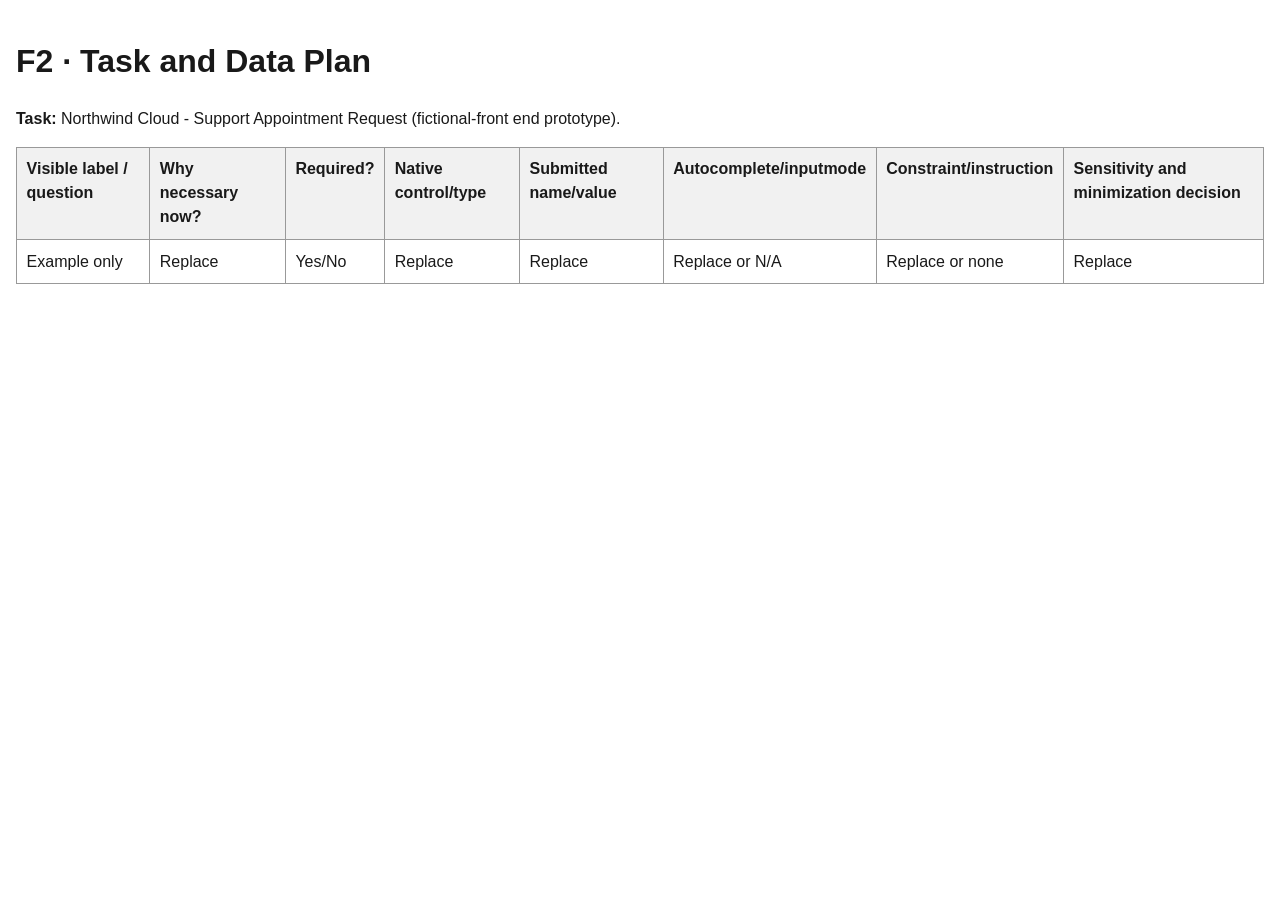
==== field-inventory-template.html @ 619dbe93 "F2 - Changing task title" ====
<!doctype html>
<html lang="en">
    <head>
        <meta charset="utf-8">
        <meta name="viewport" content="width=device-width,initial-scale=1">
        <title>Field Inventory</title>
        <style>
        body{
            font-family:Arial,sans-serif;
            line-height:1.5;
            max-width:80rem;
            margin:auto;
            padding:1rem;
            color:#191919;
        }
        table{
            width:100%;
            border-collapse:collapse;
        }
        th,td{
            padding:.6rem;
            border:1px solid #999;
            text-align:left;
            vertical-align:top;
        }
        th{
            background:#f1f1f1;
        }
        </style>
        </head>
        <body>
            <h1>F2 · Task and Data Plan</h1>
            <p><strong>Task:</strong> Northwind Cloud - Support Appointment Request (fictional-front end prototype).</p>
            <table>
                <thead>
                    <tr>
                        <th>Visible label / question</th>
                        <th>Why necessary now?</th>
                        <th>Required?</th>
                        <th>Native control/type</th>
                        <th>Submitted name/value</th>
                        <th>Autocomplete/inputmode</th>
                        <th>Constraint/instruction</th>
                        <th>Sensitivity and minimization decision</th>
                    </tr>
                </thead>
                <tbody>
                    <tr>
                        <td>Example only</td>
                        <td>Replace</td>
                        <td>Yes/No</td>
                        <td>Replace</td>
                        <td>Replace</td>
                        <td>Replace or N/A</td>
                        <td>Replace or none</td>
                        <td>Replace</td>
                    </tr>
                </tbody>
            </table>
        </body>
        </html>
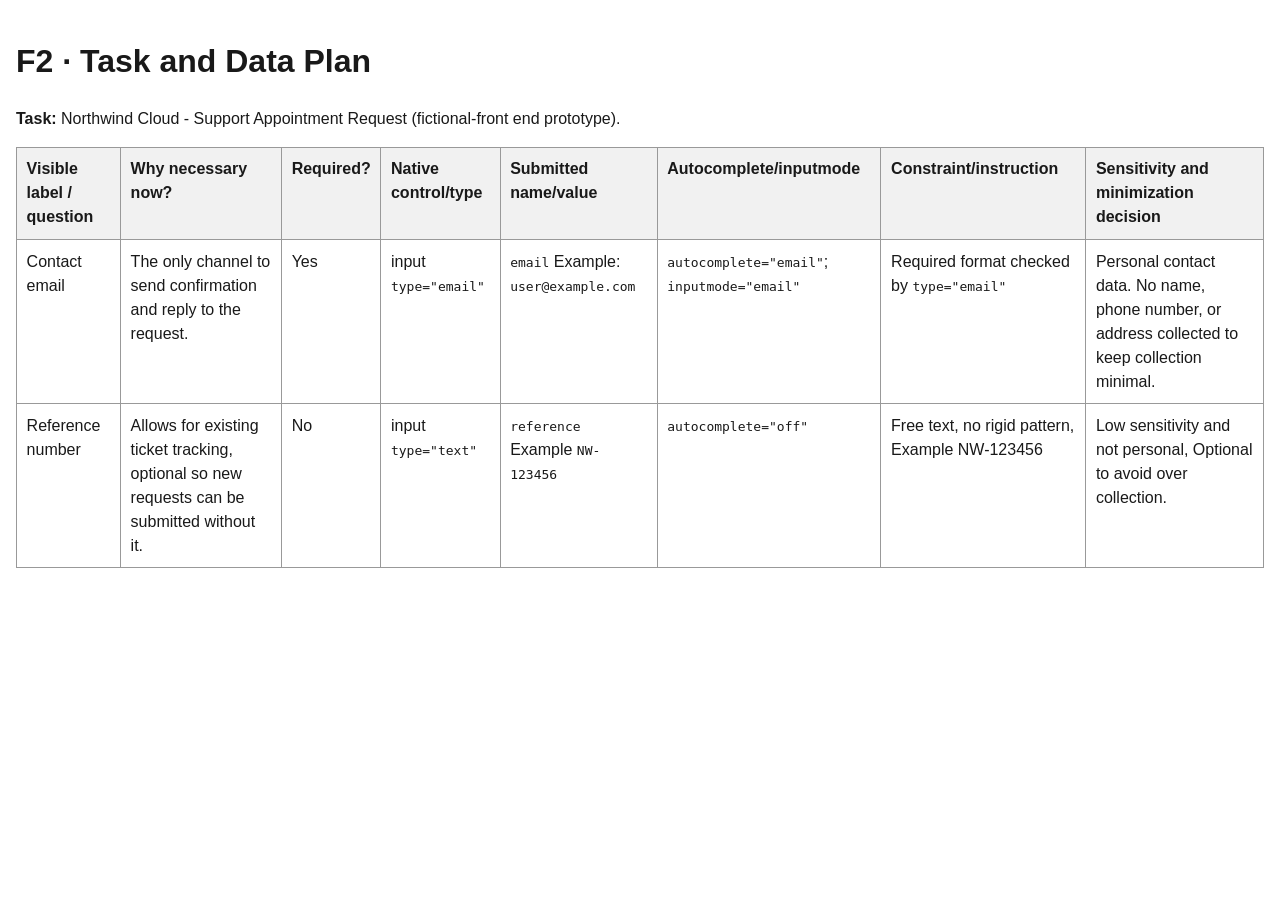
==== commit 9969ca8d: "F2 - Adding requester contact fields" ====
--- a/field-inventory-template.html
+++ b/field-inventory-template.html
@@ -44,16 +44,27 @@
                         <th>Sensitivity and minimization decision</th>
                     </tr>
                 </thead>
+                
                 <tbody>
                     <tr>
-                        <td>Example only</td>
-                        <td>Replace</td>
-                        <td>Yes/No</td>
-                        <td>Replace</td>
-                        <td>Replace</td>
-                        <td>Replace or N/A</td>
-                        <td>Replace or none</td>
-                        <td>Replace</td>
+                        <td>Contact email</td>
+                        <td>The only channel to send confirmation and reply to the request. </td>
+                        <td>Yes</td>
+                        <td>input <code>type="email"</code></td>
+                        <td><code>email</code> Example: <code>user@example.com</code></td>
+                        <td><code>autocomplete="email"</code>; <code>inputmode="email"</code></td>
+                        <td>Required format checked by <code>type="email"</code></td>
+                        <td>Personal contact data. No name, phone number, or address collected to keep collection minimal.</td>
+                    </tr>
+                    <tr>
+                        <td>Reference number</td>
+                        <td>Allows for existing ticket tracking, optional so new requests can be submitted without it.</td>
+                        <td>No</td>
+                        <td>input <code>type="text"</code></td>
+                        <td><code>reference</code> Example <code>NW-123456</code></td>
+                        <td><code>autocomplete="off"</code></td>
+                        <td>Free text, no rigid pattern, Example NW-123456</td>
+                        <td>Low sensitivity and not personal, Optional to avoid over collection.</td>
                     </tr>
                 </tbody>
             </table>
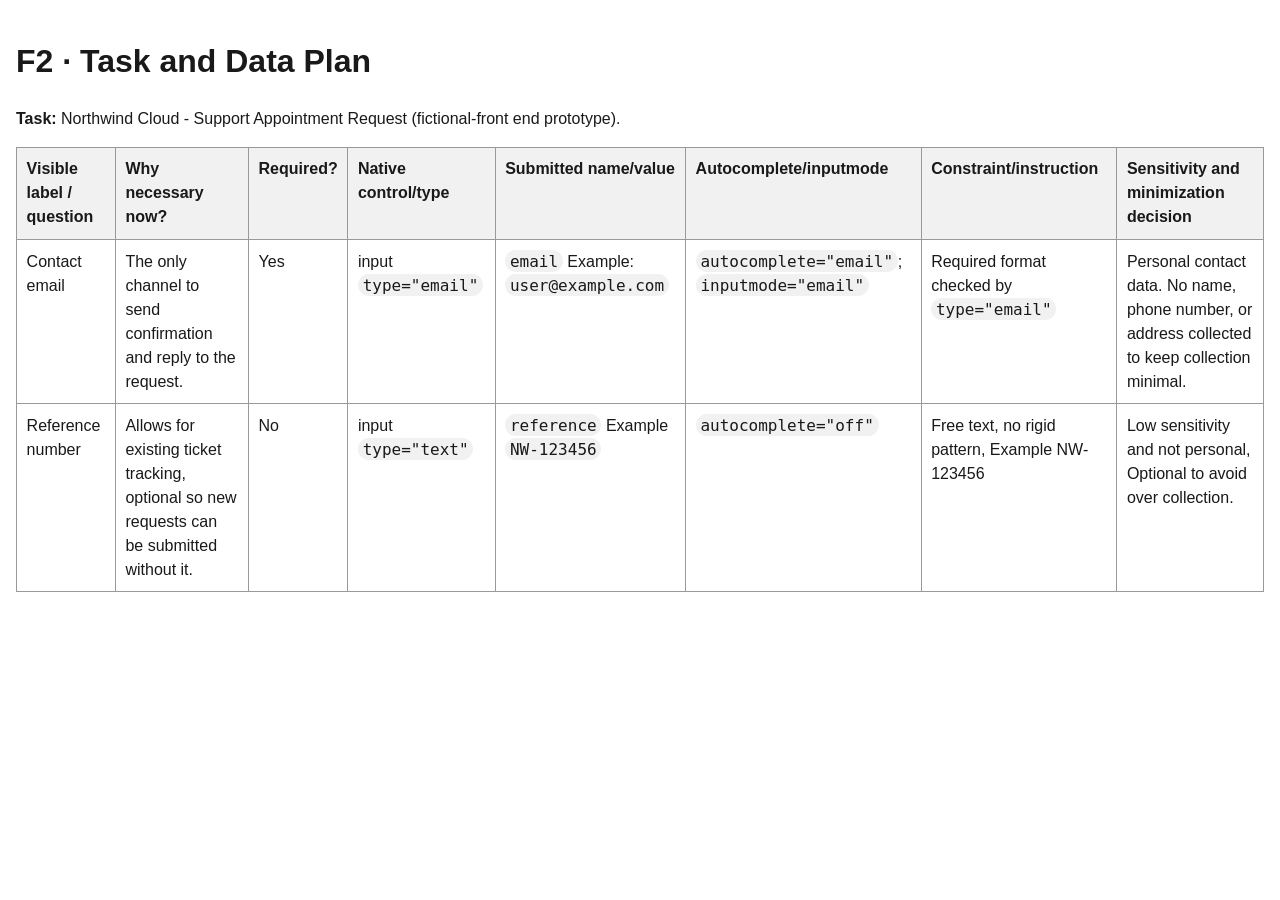
==== commit 82250e68: "F2 - Styled the code tokens with monospace" ====
--- a/field-inventory-template.html
+++ b/field-inventory-template.html
@@ -26,6 +26,14 @@
         th{
             background:#f1f1f1;
         }
+
+        code {
+            font-family: Consolas, Menlo, monospace;
+            background: #f1f1f1;
+            padding: 0.1rem 0.3rem;
+            border-radius: 0.95rem;
+        }
+
         </style>
         </head>
         <body>
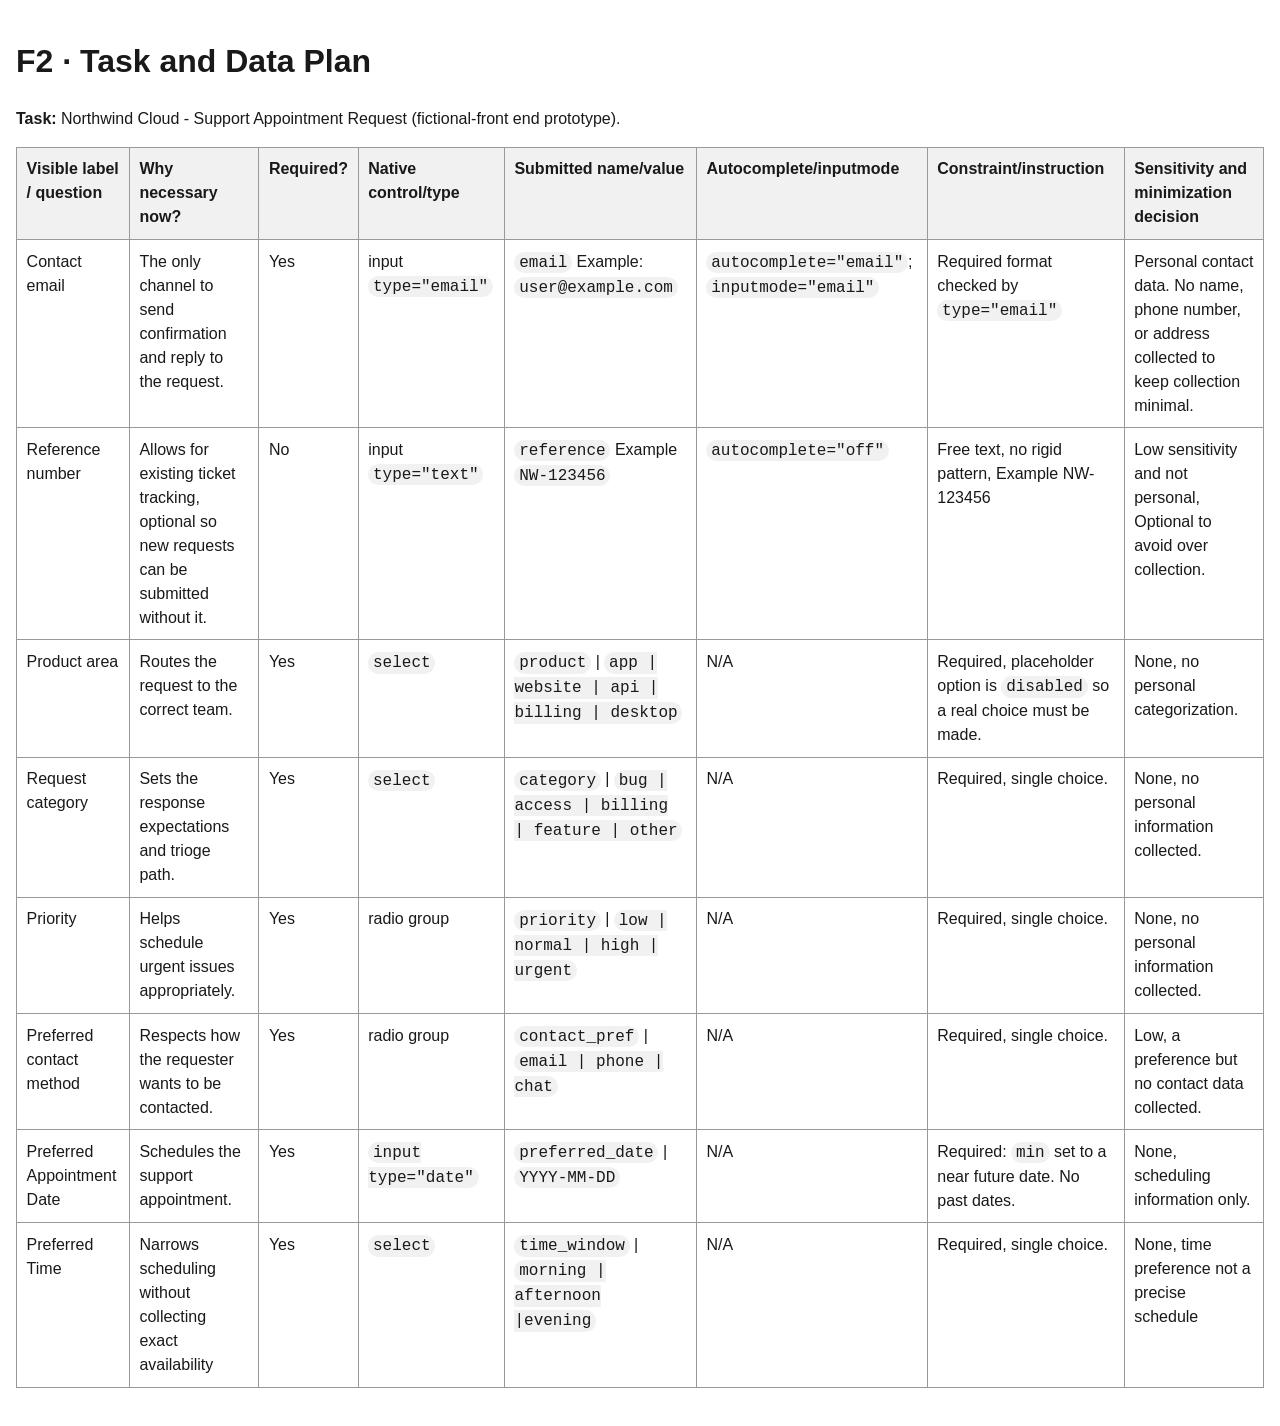
==== commit db574bad: "F2 - Added Product area, Request category, Priorirty, Preferred contact method, Preferred appointmen" ====
--- a/field-inventory-template.html
+++ b/field-inventory-template.html
@@ -74,6 +74,72 @@
                         <td>Free text, no rigid pattern, Example NW-123456</td>
                         <td>Low sensitivity and not personal, Optional to avoid over collection.</td>
                     </tr>
+
+                    <tr>
+                        <td>Product area</td>
+                        <td>Routes the request to the correct team.</td>
+                        <td>Yes</td>
+                        <td><code>select</code></td>
+                        <td><code>product</code> | <code>app | website | api | billing | desktop </code></td>
+                        <td>N/A</td>
+                        <td>Required, placeholder option is <code>disabled</code> so a real choice must be made. </td>
+                        <td>None, no personal categorization.</td>
+                    </tr>
+
+                    <tr>
+                        <td>Request category</td>
+                        <td>Sets the response expectations and trioge path.</td>
+                        <td>Yes</td>
+                        <td><code>select</code></td>
+                        <td><code>category</code> | <code>bug | access | billing | feature | other</code></td>
+                        <td>N/A</td>
+                        <td>Required, single choice.</td>
+                        <td>None, no personal information collected.</td>
+                    </tr>
+
+                    <tr>
+                        <td>Priority</td>
+                        <td>Helps schedule urgent issues appropriately.</td>
+                        <td>Yes</td>
+                        <td>radio group</td>
+                        <td><code>priority</code> | <code>low | normal | high | urgent</code></td>
+                        <td>N/A</td>
+                        <td>Required, single choice.</td>
+                        <td>None, no personal information collected.</td>
+                    </tr>
+
+                    <tr>
+                        <td>Preferred contact method</td>
+                        <td>Respects how the requester wants to be contacted.</td>
+                        <td>Yes</td>
+                        <td>radio group</td>
+                        <td><code>contact_pref</code> | <code>email | phone | chat</code></td>
+                        <td>N/A</td>
+                        <td>Required, single choice.</td>
+                        <td>Low, a preference but no contact data collected.</td>
+                    </tr>
+
+                    <tr>
+                        <td>Preferred Appointment Date</td>
+                        <td>Schedules the support appointment.</td>
+                        <td>Yes</td>
+                        <td><code>input type="date"</code></td>
+                        <td><code>preferred_date</code> | <code>YYYY-MM-DD</code></td>
+                        <td>N/A</td>
+                        <td>Required: <code>min</code> set to a near future date. No past dates.</td>
+                        <td>None, scheduling information only.</td>
+                    </tr>
+
+                    <tr>
+                        <td>Preferred Time</td>
+                        <td>Narrows scheduling without collecting exact availability</td>
+                        <td>Yes</td>
+                        <td><code>select</code></td>
+                        <td><code>time_window</code> | <code>morning | afternoon |evening</code></td>
+                        <td>N/A</td>
+                        <td>Required, single choice.</td>
+                        <td>None, time preference not a precise schedule </td>
+                    </tr>
                 </tbody>
             </table>
         </body>
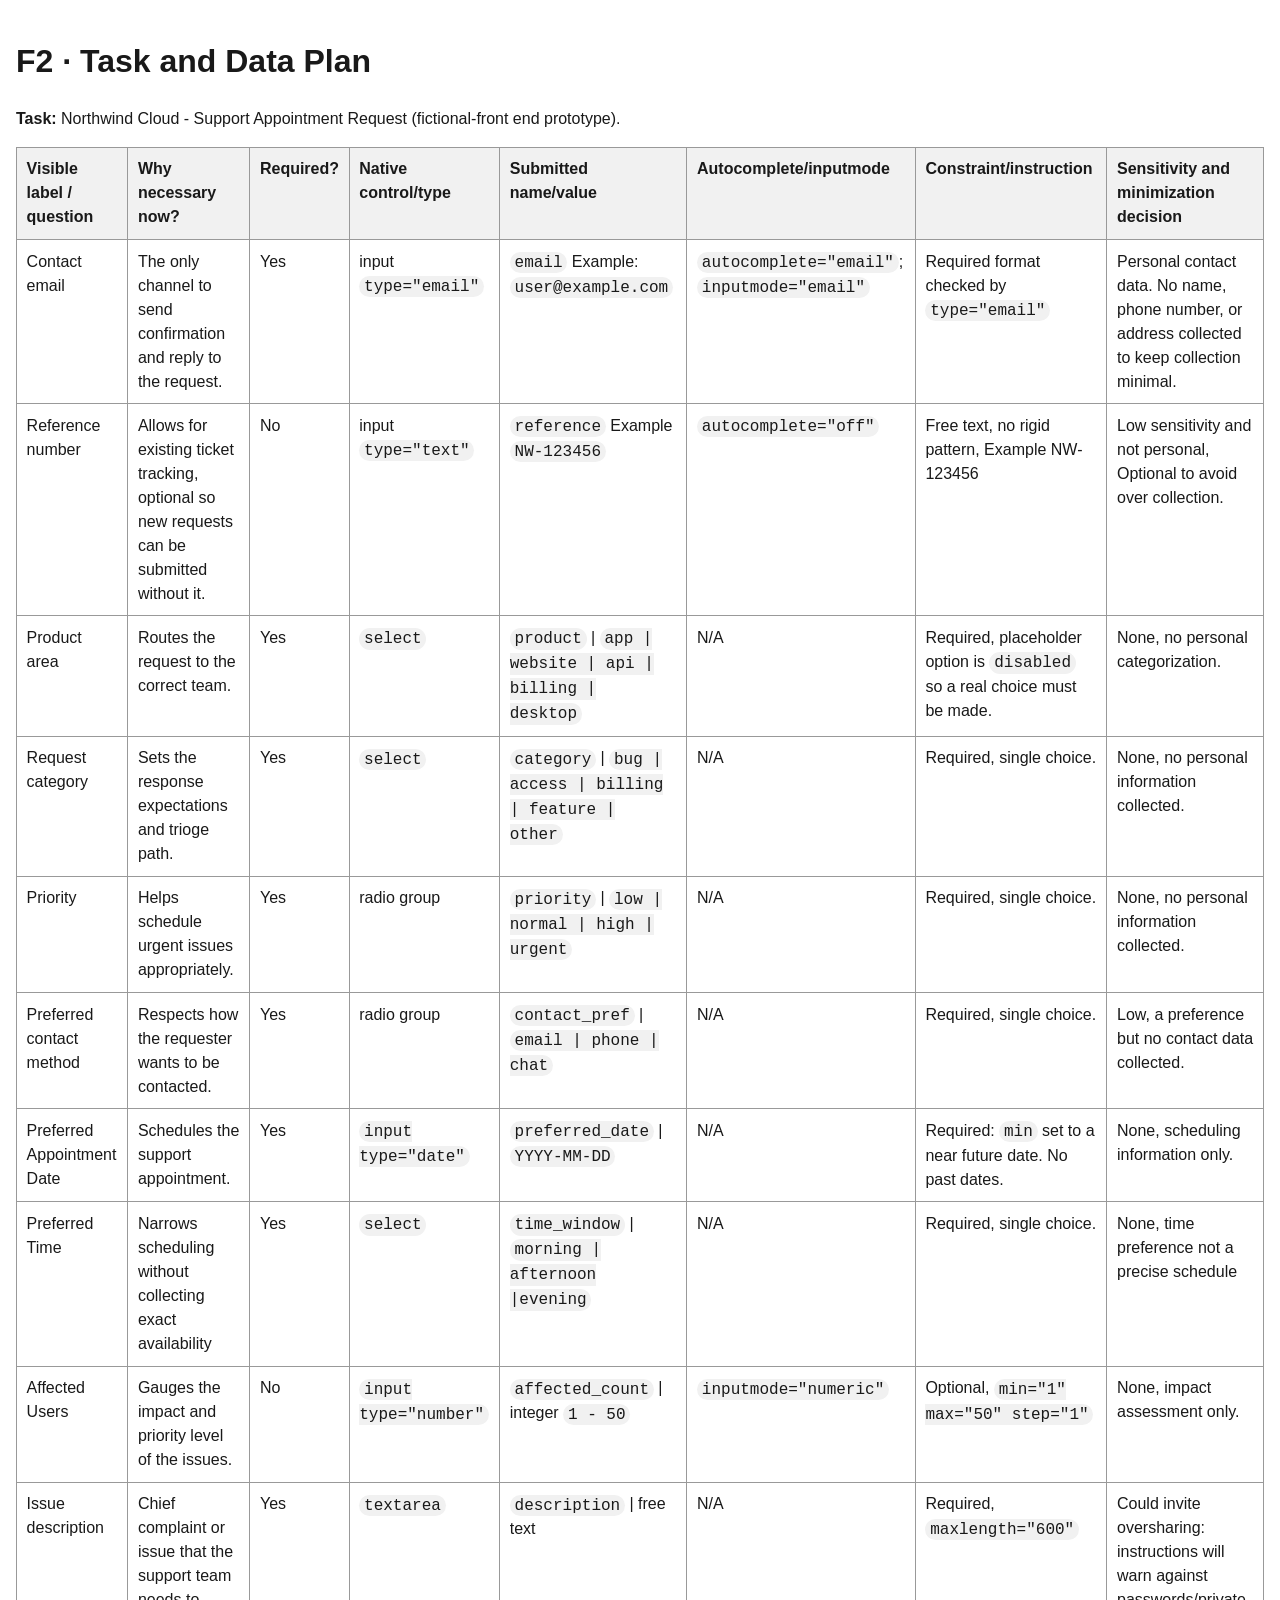
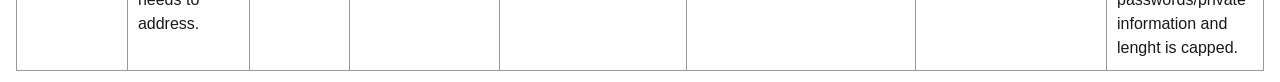
==== commit aa405b00: "F2 - Added Affected Users and issue description fields" ====
--- a/field-inventory-template.html
+++ b/field-inventory-template.html
@@ -140,6 +140,29 @@
                         <td>Required, single choice.</td>
                         <td>None, time preference not a precise schedule </td>
                     </tr>
+
+                    <tr>
+                        <td>Affected Users</td>
+                        <td>Gauges the impact and priority level of the issues.</td>
+                        <td>No</td>
+                        <td><code>input type="number"</code></td>
+                        <td><code>affected_count</code> | integer <code>1 - 50</code></td>
+                        <td><code>inputmode="numeric"</code></td>
+                        <td>Optional, <code>min="1" max="50" step="1"</code></td>
+                        <td>None, impact assessment only.</td>
+                    </tr>
+
+                    <tr>
+                        <td>Issue description</td>
+                        <td>Chief complaint or issue that the support team needs to address.</td>
+                        <td>Yes</td>
+                        <td><code>textarea</code></td>
+                        <td><code>description</code> | free text</td>
+                        <td>N/A</td>
+                        <td>Required, <code>maxlength="600"</code></td>
+                        <td>Could invite oversharing: instructions will warn against 
+                            passwords/private information and lenght is capped.</td>
+                    </tr>
                 </tbody>
             </table>
         </body>
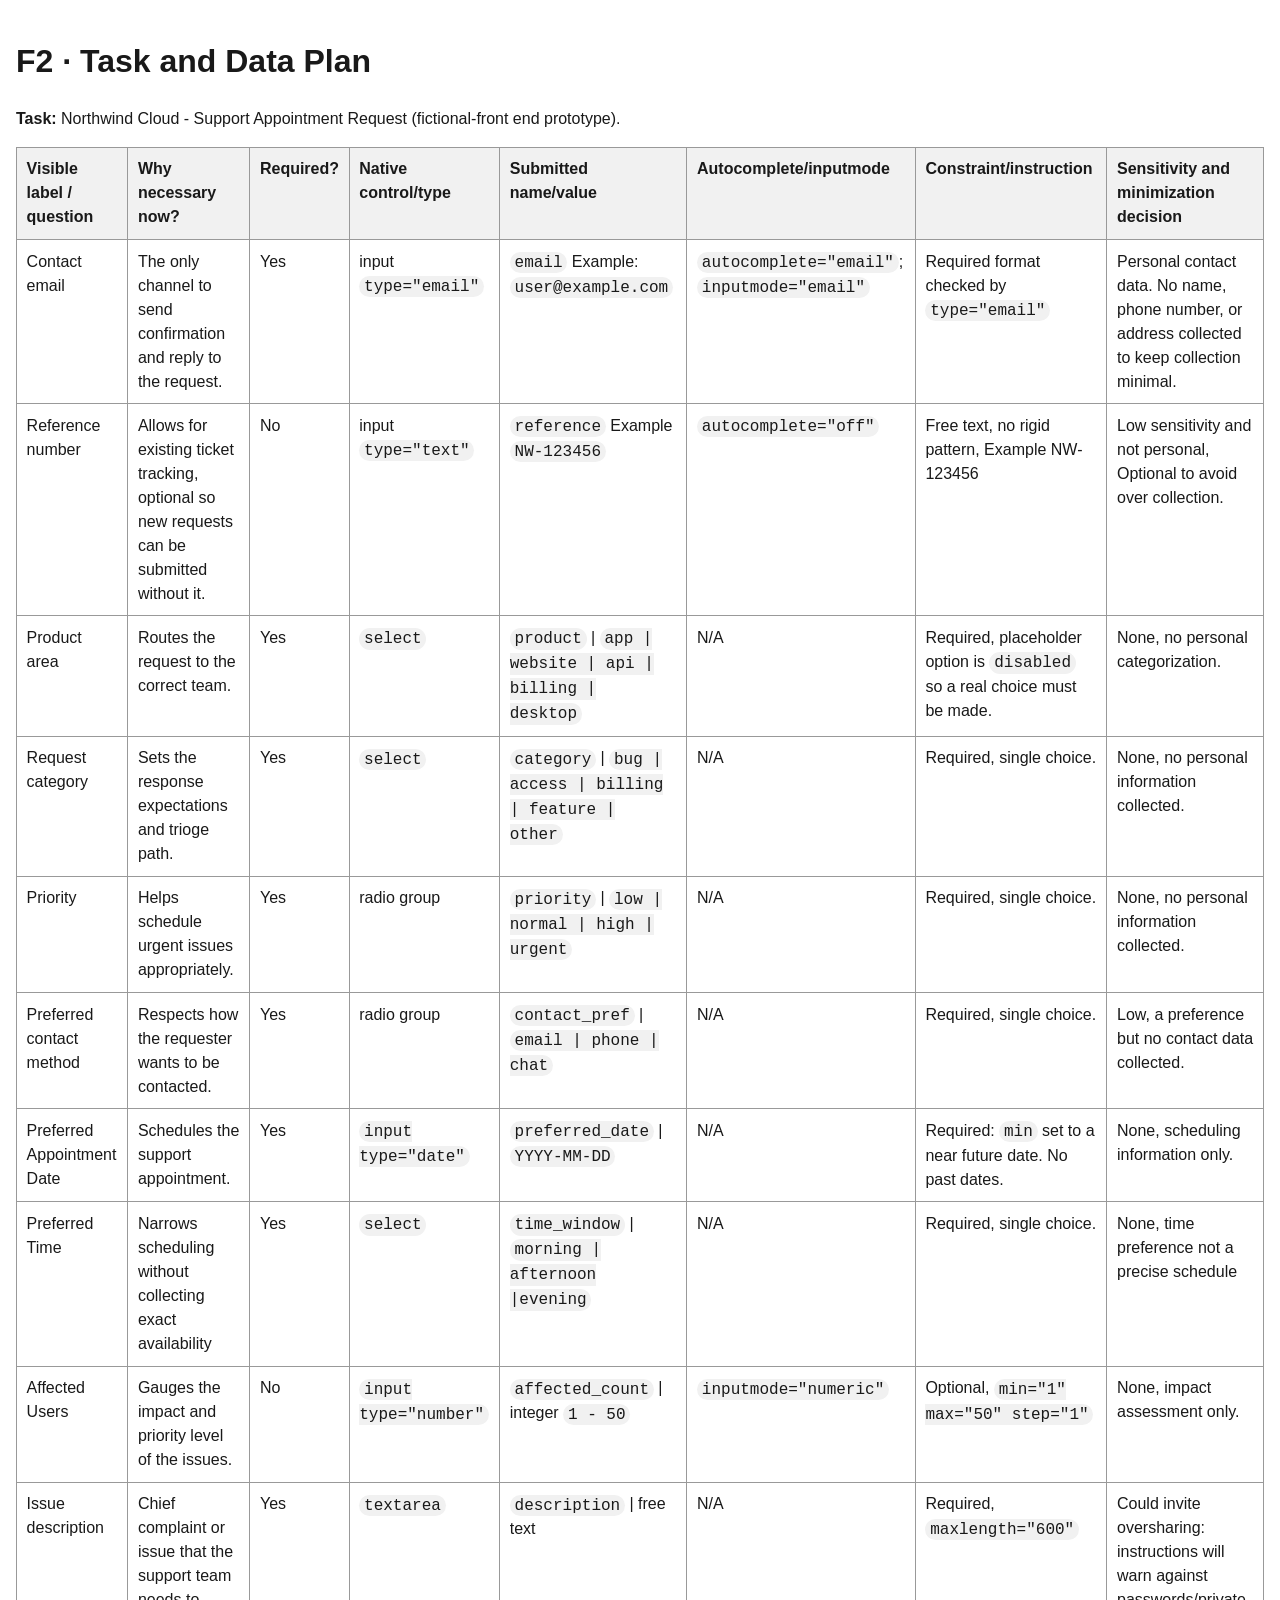
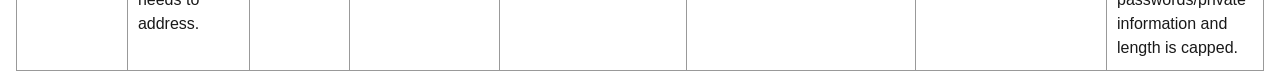
==== commit c2c47803: "Fixing typo in the Issue description field" ====
--- a/field-inventory-template.html
+++ b/field-inventory-template.html
@@ -161,7 +161,7 @@
                         <td>N/A</td>
                         <td>Required, <code>maxlength="600"</code></td>
                         <td>Could invite oversharing: instructions will warn against 
-                            passwords/private information and lenght is capped.</td>
+                            passwords/private information and length is capped.</td>
                     </tr>
                 </tbody>
             </table>
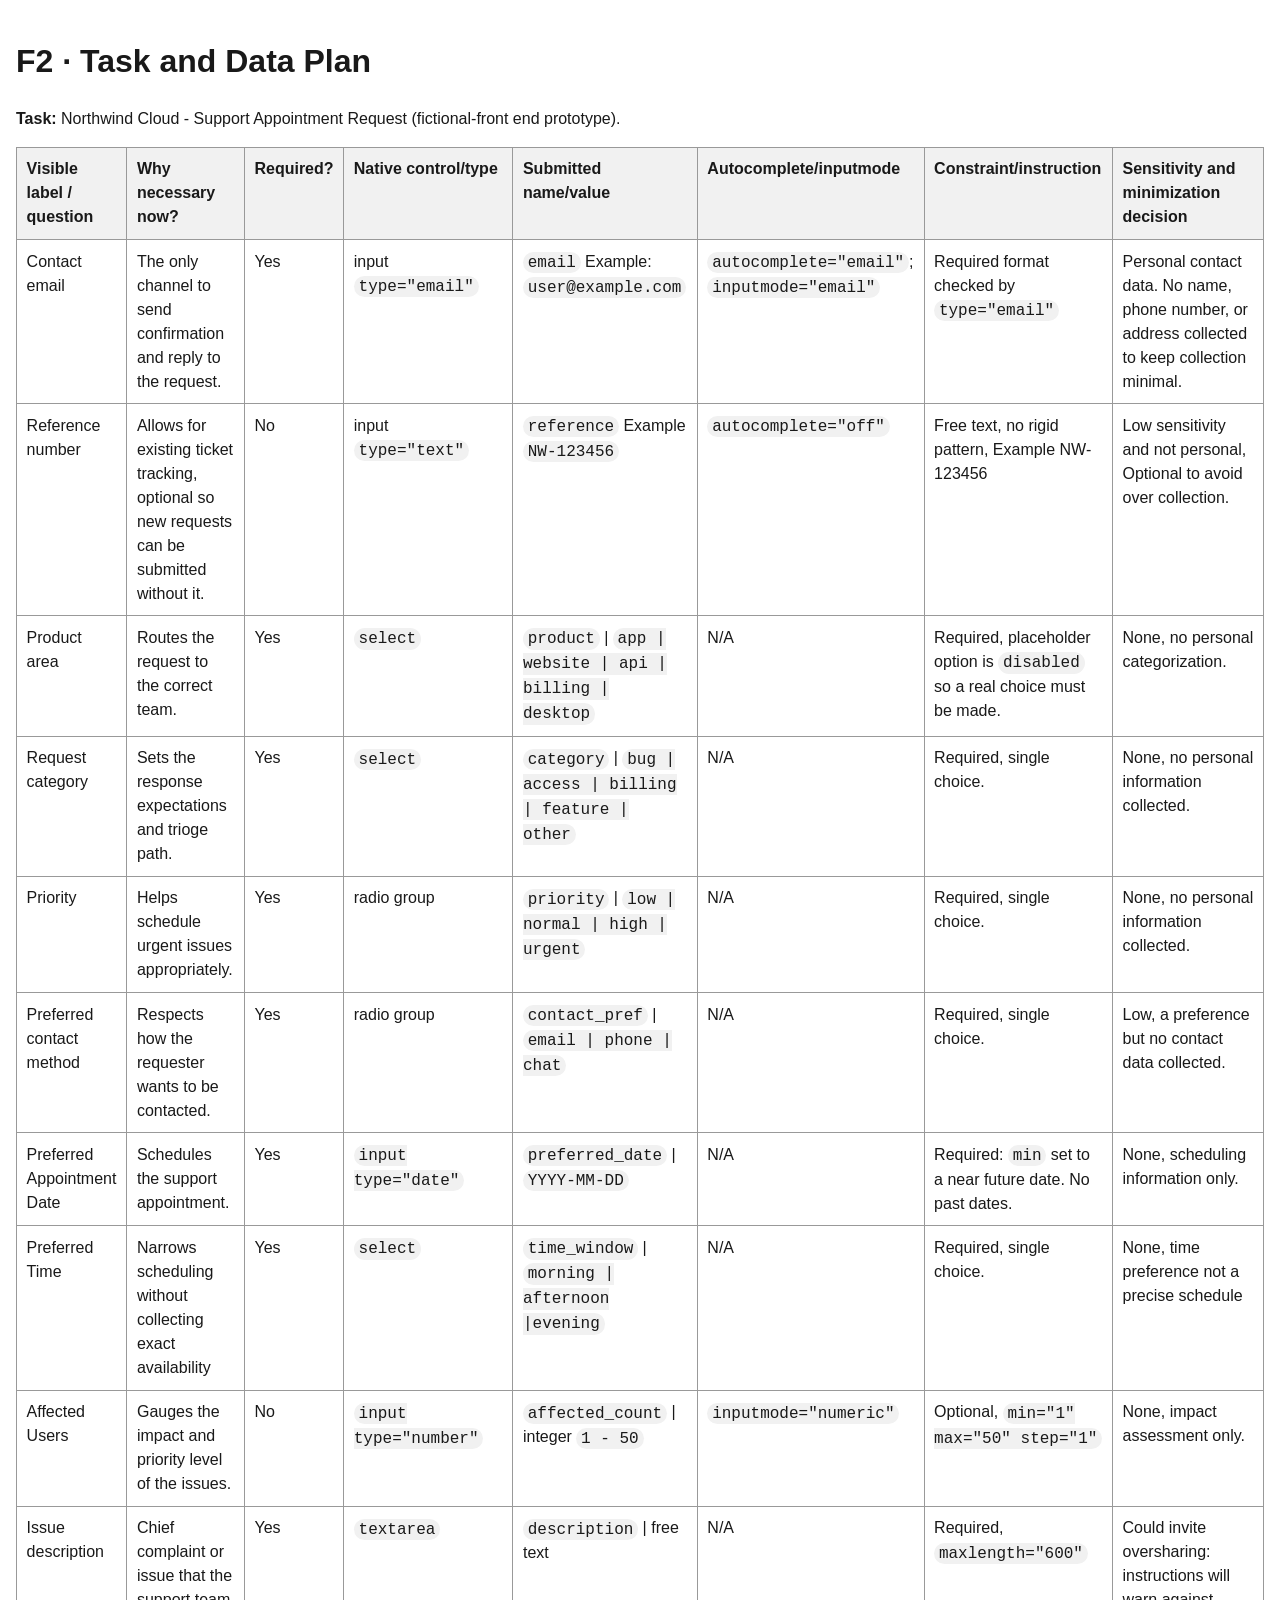
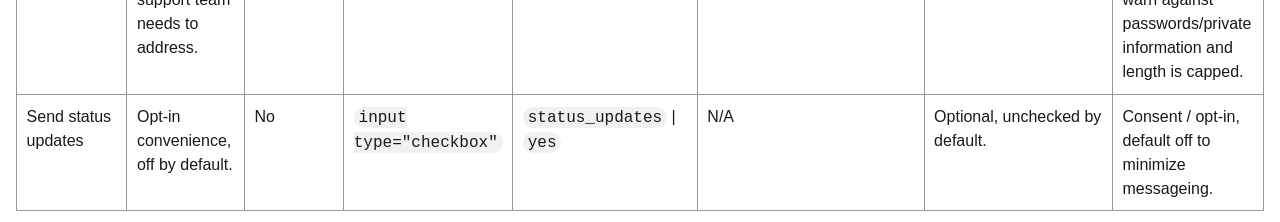
==== commit b8f8020d: "F2 - Added status updates field" ====
--- a/field-inventory-template.html
+++ b/field-inventory-template.html
@@ -163,6 +163,17 @@
                         <td>Could invite oversharing: instructions will warn against 
                             passwords/private information and length is capped.</td>
                     </tr>
+
+                    <tr>
+                        <td>Send status updates</td>
+                        <td>Opt-in convenience, off by default.</td>
+                        <td>No</td>
+                        <td><code>input type="checkbox"</code></td>
+                        <td><code>status_updates</code> | <code>yes</code></td>
+                        <td>N/A</td>
+                        <td>Optional, unchecked by default.</td>
+                        <td>Consent / opt-in, default off to minimize messageing.</td>
+                    </tr>
                 </tbody>
             </table>
         </body>
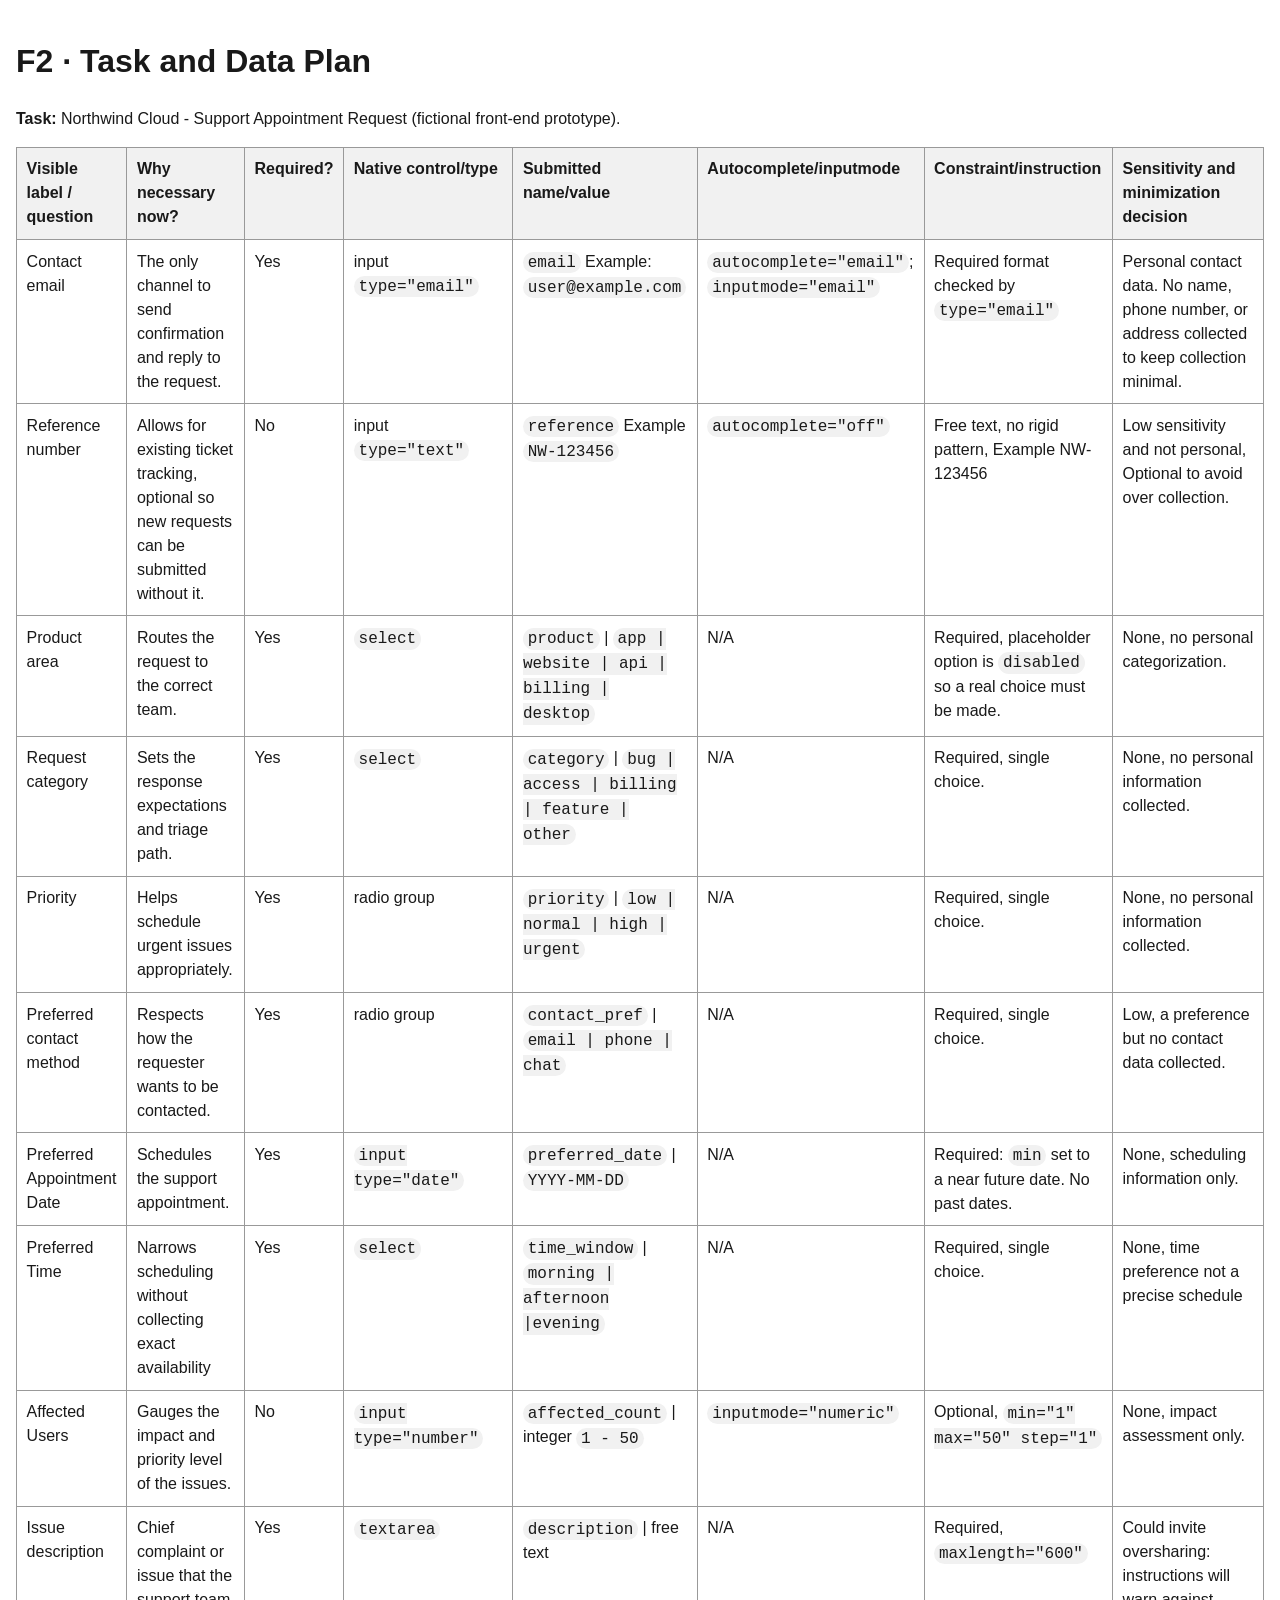
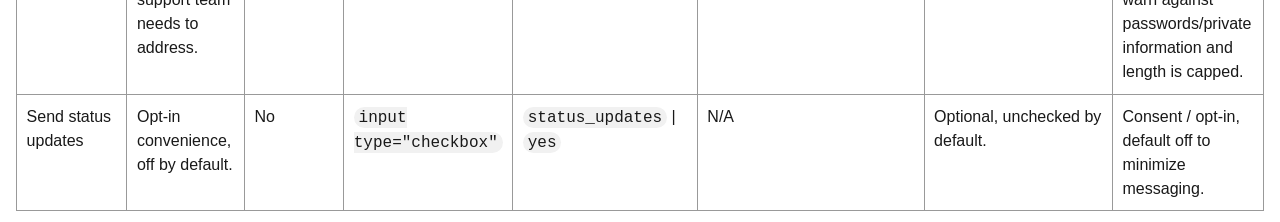
==== commit 7569efce: "F2 - Fixed typos in field inventory" ====
--- a/field-inventory-template.html
+++ b/field-inventory-template.html
@@ -38,7 +38,7 @@
         </head>
         <body>
             <h1>F2 · Task and Data Plan</h1>
-            <p><strong>Task:</strong> Northwind Cloud - Support Appointment Request (fictional-front end prototype).</p>
+            <p><strong>Task:</strong> Northwind Cloud - Support Appointment Request (fictional front-end prototype).</p>
             <table>
                 <thead>
                     <tr>
@@ -88,7 +88,7 @@
 
                     <tr>
                         <td>Request category</td>
-                        <td>Sets the response expectations and trioge path.</td>
+                        <td>Sets the response expectations and triage path.</td>
                         <td>Yes</td>
                         <td><code>select</code></td>
                         <td><code>category</code> | <code>bug | access | billing | feature | other</code></td>
@@ -172,7 +172,7 @@
                         <td><code>status_updates</code> | <code>yes</code></td>
                         <td>N/A</td>
                         <td>Optional, unchecked by default.</td>
-                        <td>Consent / opt-in, default off to minimize messageing.</td>
+                        <td>Consent / opt-in, default off to minimize messaging.</td>
                     </tr>
                 </tbody>
             </table>
